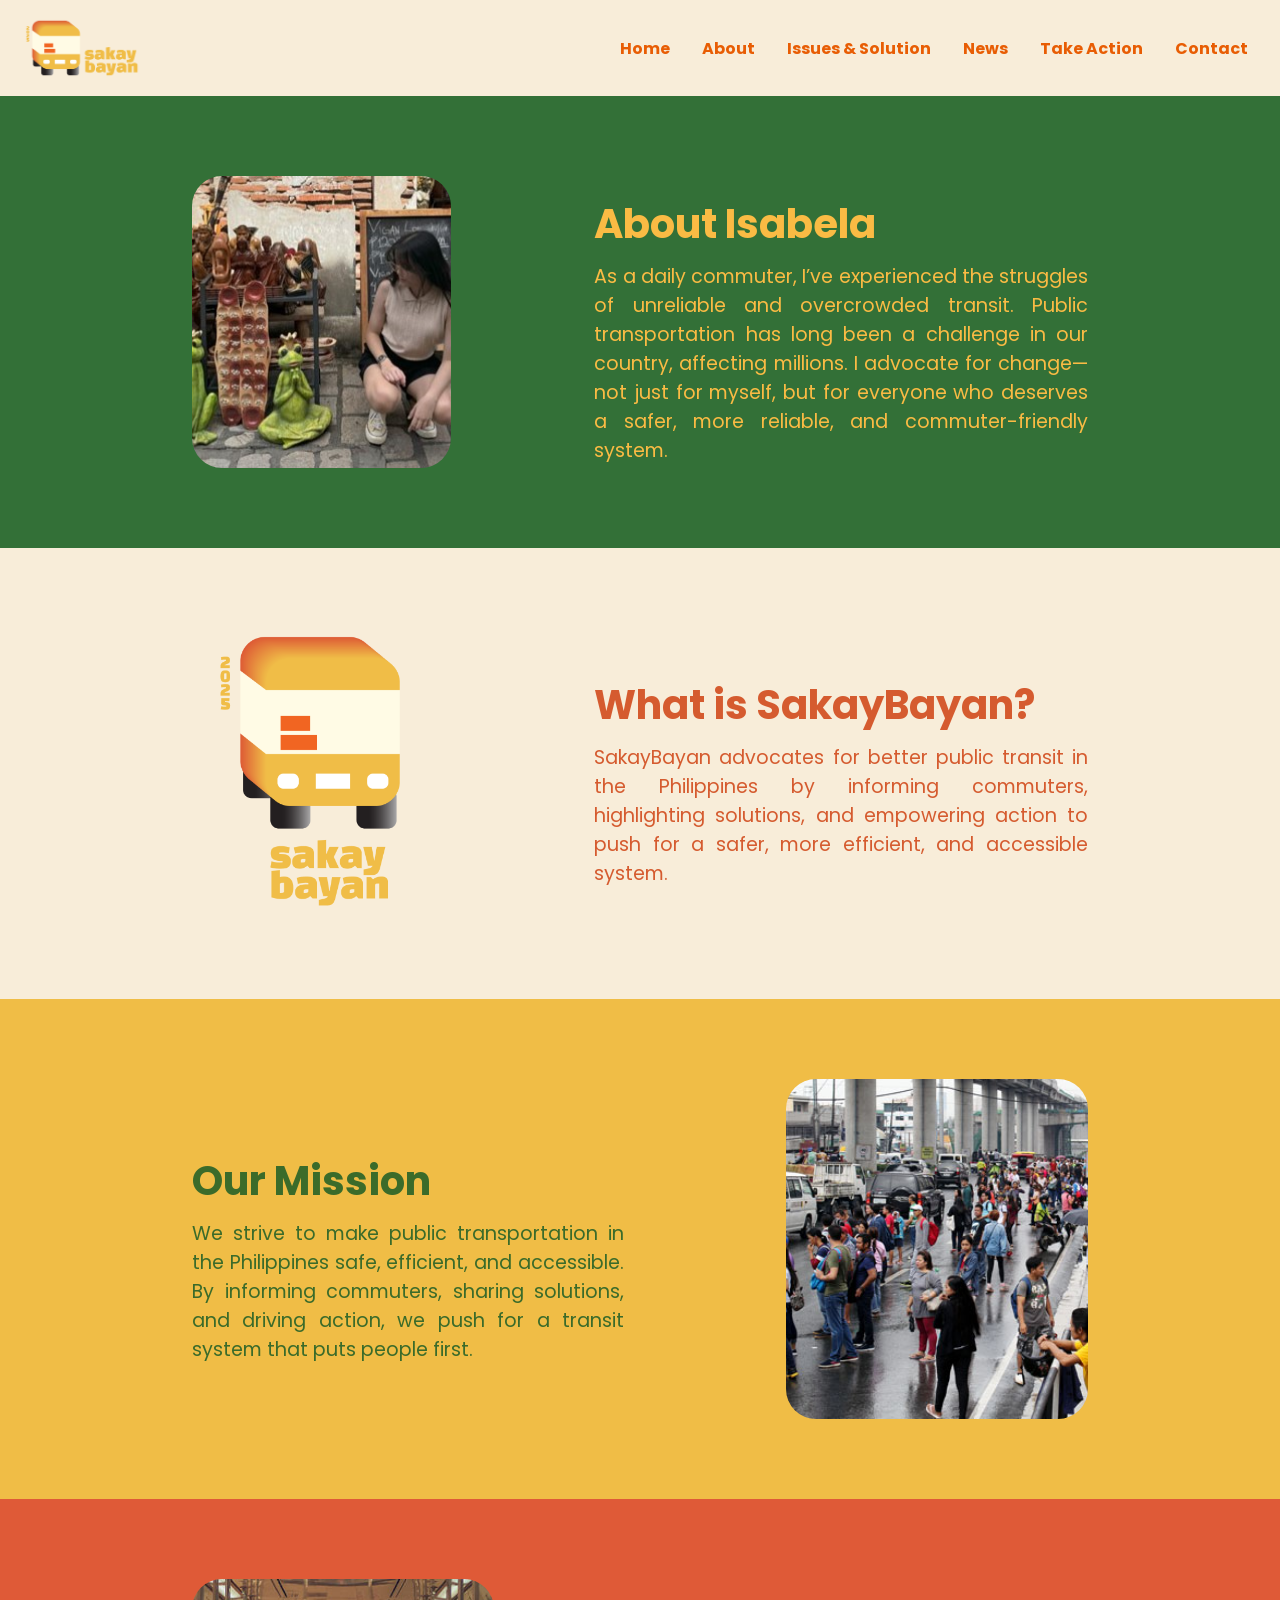
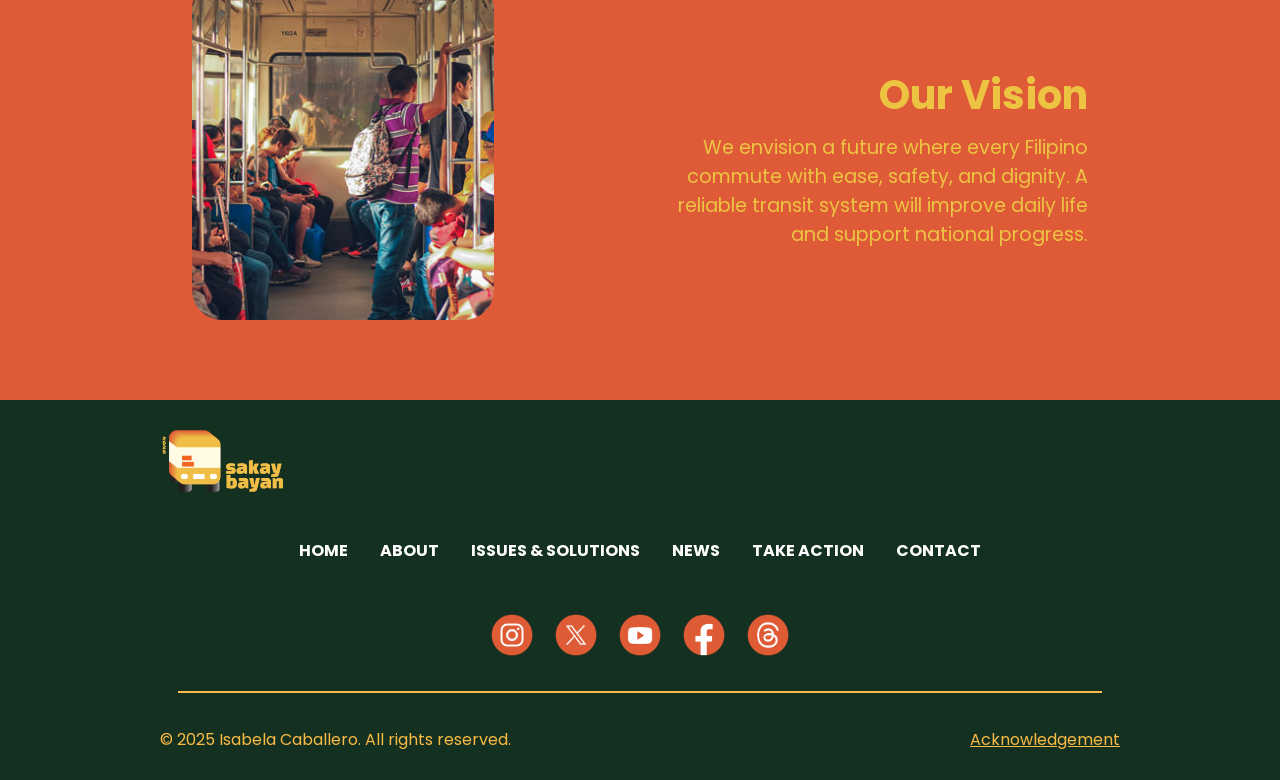
==== about.html @ 1a1c047d "about page done and css files organized" ====
<!DOCTYPE html>
<html lang="en">
  <head>
    <meta charset="UTF-8" />
    <meta name="viewport" content="width=device-width, initial-scale=1.0" />
    <title>Sakay Bayan</title>
    <link
      rel="stylesheet"
      href="https://fonts.googleapis.com/css2?family=Poppins:wght@400;600;700&display=swap"
    />
    <link rel="stylesheet" href="css/footer.css" />
    <link rel="stylesheet" href="css/navbar.css">
    <link rel="stylesheet" href="css/about.css" />
    
    <link
      rel="stylesheet"
      href="https://cdnjs.cloudflare.com/ajax/libs/font-awesome/6.7.2/css/all.min.css"
      integrity="sha512-Evv84Mr4kqVGRNSgIGL/F/aIDqQb7xQ2vcrdIwxfjThSH8CSR7PBEakCr51Ck+w+/U6swU2Im1vVX0SVk9ABhg=="
      crossorigin="anonymous"
      referrerpolicy="no-referrer"
    />
  </head>

  <body>
    <!-- Header -->
    <header>
      <nav>
        <div class="nav-logo logo">
          <img
            src="asset/icon/sakaybayanlogo.png"
            alt="Sakay Bayan Logo"
            class="logo-img"
          />
        </div>
        <ul class="nav-menu" id="nav-menu">
          <li><a href="#">Home</a></li>
          <li><a href="#">About</a></li>
          <li><a href="#">Issues & Solution</a></li>
          <li><a href="#">News</a></li>
          <li><a href="#">Take Action</a></li>
          <li><a href="#">Contact</a></li>
        </ul>
        <div class="menu-toggle" id="menu-toggle">☰</div>
      </nav>
    </header>

    <main>
      <!-- About Me ( aligned) -->
      <section class="section about">
        <div class="section-content">
          <div class="">
            <picture class="img-container">
              <img
                src="asset/about/aboutmemobile.jpg"
                alt="About Image"
                class="about-img"
              />

              <source
                srcset="asset/about/aboutme.jpg"
                media="(max-width: 768px)"
              />
            </picture>
          </div>
          <div class="section-description">
            <h2>About Isabela</h2>
            <p>
              As a daily commuter, I’ve experienced the struggles of unreliable
              and overcrowded transit. Public transportation has long been a
              challenge in our country, affecting millions. I advocate for
              change—not just for myself, but for everyone who deserves a safer,
              more reliable, and commuter-friendly system.
            </p>
          </div>
        </div>
      </section>

      <!-- What Are We ( aligned) -->
      <section class="section what">
        <div class="section-content">
          <div class="img-container about-img">
            <img
              src="asset/about/aboutsakay.png"
              alt="About Image"
              class="about-img"
            />
          </div>
          <div class="section-description">
            <h2>What is SakayBayan?</h2>
            <p>
              SakayBayan advocates for better public transit in the Philippines
              by informing commuters, highlighting solutions, and empowering
              action to push for a safer, more efficient, and accessible system.
            </p>
          </div>
        </div>
      </section>

      <!-- Our Mission ( aligned) -->
      <section class="section mission">
        <div class="section-content">
          <div class="img-container">
            <img
              src="asset/about/mission.jpg"
              alt="Our Mission Image"
              class="about-img"
            />
          </div>
          <div class="section-description">
            <h2>Our Mission</h2>
            <p>
              We strive to make public transportation in the Philippines safe,
              efficient, and accessible. By informing commuters, sharing
              solutions, and driving action, we push for a transit system that
              puts people first.
            </p>
          </div>
        </div>
      </section>

      <!-- Our Vision ( aligned) -->
      <section class="section vision">
        <div class="section-content">
          <div class="img-container">
            <img
              src="asset/about/vision.jpg"
              alt="Our Vision Image"
              class="about-img"
            />
          </div>
          <div class="section-description">
            <h2>Our Vision</h2>
            <p>
              We envision a future where every Filipino commute with ease,
              safety, and dignity. A reliable transit system will improve daily
              life and support national progress.
            </p>
          </div>
        </div>
      </section>
    </main>

    <footer>
      <div class="footer-logo">
        <img
          src="asset/icon/sakaybayanlogo.png"
          alt="Sakay Bayan Logo"
          class="logo-img"
        />
      </div>
      <div class="footer-container">
        <nav class="footer-nav">
          <a href="#">HOME</a>
          <a href="#">ABOUT</a>
          <a href="#">ISSUES & SOLUTIONS</a>
          <a href="#">NEWS</a>
          <a href="#">TAKE ACTION</a>
          <a href="#">CONTACT</a>
        </nav>
      </div>

      <div class="footer-socials">
        <div class="socmed">
          <img src="asset/icon/ig.png" alt="Instagram" class="w-6 h-6" />
        </div>
        <div class="socmed">
          <img src="asset/icon/twitter.png" alt="Twitter" class="w-6 h-6" />
        </div>
        <div class="socmed">
          <img src="asset/icon/yt.png" alt="YouTube" class="w-6 h-6" />
        </div>
        <div class="socmed">
          <img src="asset/icon/fb.png" alt="Facebook" class="w-6 h-6" />
        </div>
        <div class="socmed">
          <img src="asset/icon/email.png" alt="Threads" class="w-6 h-6" />
        </div>
      </div>

      <hr class="footer-divider" />
      <div class="footer-below">
        <div class="footer-copyright">
          <p>&copy; 2025 Isabela Caballero. All rights reserved.</p>
        </div>
        <div class="footer-acknowledgement">
          <a href="#">Acknowledgement</a>
        </div>
      </div>
    </footer>

    <script>
      const menuToggle = document.getElementById("menu-toggle");
      const navMenu = document.getElementById("nav-menu");

      menuToggle.addEventListener("click", () => {
        navMenu.classList.toggle("show");
      });
    </script>
  </body>
</html>
---- css/footer.css ----
/* Footer Styles - Mobile First */
footer {
  background-color: #143021;
  color: white;
  padding: 1rem 0;
}

/* Container */
.footer-container {
  display: flex;
  flex-direction: column; /* Stack items vertically by default */
  justify-content: center;
  align-items: center;
  padding: 0 2rem;
  flex-wrap: wrap;
}

/* Logo */
.footer-logo {
  display: flex;
  justify-content: center; /* Center logo on mobile */
  margin: 0rem 0; /* Add margin for spacing */
}

.footer-logo img {
  height: 90px;
  width: 130px;
  aspect-ratio: 1.5/1;
}

/* Navigation */
.footer-nav {
  margin: 2rem 0;
  display: flex;
  flex-direction: column; /* Stack navigation links vertically */
  align-items: center; /* Center links horizontally */
  gap: 1rem;
  text-align: center; /* Center text */
}

.footer-nav a {
  color: white;
  text-decoration: none;
  font-weight: bold;
  margin: 0; /* Remove default margin */
  
}

/* Social Media Icons */
.footer-socials {
  display: flex;
  justify-content: center;
  align-items: center;
  gap: 1rem;
  margin: 1rem 0 2rem;
}

.socmed {
  display: flex;
  align-items: center;
  justify-content: center;
}

.socmed img {
  width: 2.5rem;
}

/* Horizontal Line */
.footer-divider {
  border: 1px solid #fabb44;
  width: 90%;
  margin: 1rem auto;
}

/* Copyright */
.footer-copyright {
  text-align: center;
  padding: 0.5rem 0;
}

.footer-copyright p {
  color: #fabb44;
  font-size: 1rem;
  margin: 0;
}

/* Acknowledgement Link */
.footer-acknowledgement {
  padding: 0.5rem 0;
}

.footer-acknowledgement a {
  color: #fabb44;
  text-decoration: underline;
  text-align: center; /* Center on mobile */
}

/* Footer Below (New Container) */
.footer-below {
  display: flex;
  flex-direction: column;
  align-items: center;
  margin: 0 2rem;
}

.footer-below p,
.footer-below a {
  font-size: 0.8rem;
  text-align: center;
}



/* Media Query for Larger Screens */
@media (min-width: 768px) {
  footer {
    padding: 0 0%;
  }
  
  .footer-container {
    flex-direction: row; /* Change to row layout for larger screens */
    justify-content: center; /* Distribute items evenly */
    align-items: center;
    text-align: left; /* Align text left */
    
  }

  .footer-logo {
    justify-content: left;
    margin: 0 2rem;
    padding-top: 1rem;
  }

  .footer-nav {
    flex-direction: row; /* Display navigation horizontally */
    align-items: flex-start; /* Align nav items to the start of the container */
    text-align: left;
    margin: 2rem 0;
    gap: 2rem;
  }

  .footer-socials {
    margin-left: 0;
  }

  .socmed img {
    width: 3rem;
  }

 

  .footer-acknowledgement a,
  .footer-copyright p {
    font-size: 1rem;
    text-align: left;
  }

  .footer-below {
    flex-direction: row;
    justify-content: space-between;
    align-items: flex-start;
  }

  .footer-below p,
  .footer-below a {
    text-align: left;
  }

  .footer-below{
    padding: 1% 0 2% 0 ;
  }
}

@media (min-width: 1024px) {
  footer {
    padding: 0% 10%;
  }

  .footer-nav {
    flex-direction: row; /* Display navigation horizontally */
    align-items: flex-start; /* Align nav items to the start of the container */
    text-align: left;
    margin: 2rem 0;
    gap: 3 rem;
  }
}
---- css/navbar.css ----
header {
  background-color: #f8edd9;
  padding: 0 1rem;
}

nav {
  display: flex;
  justify-content: space-between;
  align-items: center;
}

.nav-menu {
  display: none;
  flex-direction: column;
  background-color: #302e2b;
  width: 100%;
  position: absolute;
  top: 60px;
  left: 0;
  z-index: 10;
  margin: 0;
  padding: 0;
}

.nav-menu.show {
  display: flex;
}

.logo {
  display: flex;
  align-items: center;
}

.logo img {
  width: 120px;
  height: 80px;
  padding: 0.5rem;
}

.nav-menu li {
  list-style: none;
  text-align: center;
}

.nav-menu a {
  display: block;
  padding: 1rem;
  text-decoration: none;
  color: #f5eedc;
  font-weight: bold;
}

.menu-toggle {
  cursor: pointer;
  color: #b25745;
  font-size: 1.5rem;
}

@media (min-width: 768px) {
  .nav-menu {
    display: flex;
    flex-direction: row;
    position: static;
    width: auto;
    background: none;
  }

  .menu-toggle {
    display: none;
  }

  .nav-menu a {
    padding: 0.5rem 1rem;
  }
}

@media (min-width: 1024px) {
  .nav-menu li {
    text-align: left;
  }

  .nav-menu a {
    padding: 0.5rem 1rem;
    color: #e85d04;
  }
}
---- css/about.css ----
body {
  font-family: "Poppins", sans-serif;
  margin: 0;
  padding: 0;
  box-sizing: border-box;
}

.section {
  text-align: center;
  padding: 2rem;
}

.section h2 {
  padding-top: 1rem;
  padding-bottom: 0.5rem;
  margin: 0;
}

.section p {
  padding: 0;
  margin: 0;
}

.section img {
  max-width: 100%;
  height: auto;
  border-radius: 30px;
}

.section-description {
  text-align: justify;
}

.about {
  background-color: #337037;
  color: #fabb44;
}

.about img {
  aspect-ratio: 2/1;
  object-fit: cover;
}

.what {
  background-color: #f8edd9;
  color: #d55b2f;
}

.mission {
  background-color: #f0bd46;
  color: #3b6b2a;
}

.vision {
  background-color: #df5a37;
  color: #ecc442;
}

.logo {
  display: flex;
  align-items: center;
}

.logo img {
  width: 120px;
  height: 80px;
  padding: 0.5rem;
}

.img-container {
  width: 100%;
  display: flex;
  justify-content: center;
}

.img-container img {
  width: 100%;
  height: auto;
  border-radius: 20px;
}

@media (min-width: 768px) {
  section {
    padding: 0rem;
  }
}

@media (min-width: 1024px) {
  main {
  }

  h2 {
    font-size: 2.5rem;
    text-align: left;
  }

  p {
    font-size: 1.2rem;
  }

  .section img {
    width: 100%;
    height: 100%;
    object-fit: cover;
    items-align: right;
  }

  .img-container {
    display: flex;
    justify-content: right;
    align-items: right;
    aspect-ratio: 16/18;
    width: 70%;
    overflow: hidden;
    border-radius: 30px;
  }

  .section {
    padding: 5rem 0rem;
  }

  .section-content {
    display: grid;
    grid-template-columns: 3fr 4fr;
    gap: 2rem;
    align-items: center;
    margin: 0 15%;
  }

  .section.vision .section-content {
    grid-template-columns: 1fr 1fr;
    direction: ltr;
  }

  .section.vision .section-description h2 {
    direction: rtl;
    text-align: right;
  }

  .section.vision .section-description p {
    text-align: right;
  }

  .section.mission .section-content {
    grid-template-columns: 1fr 1fr;
    direction: rtl;
  }

  .section.mission .section-description {
    direction: ltr;
  }

  .section.mission .img-container {
    justify-content: left;
  }
}

/* Mobile Adjustments */
@media (max-width: 768px) {
  .section.what .section-content .img-container {
    justify-content: left;
  }

  .section.what .section-description {
    text-align: left;
  }

  .about img {
    aspect-ratio: 2/1;
    object-fit: cover;
    width: 80%;
  }
}
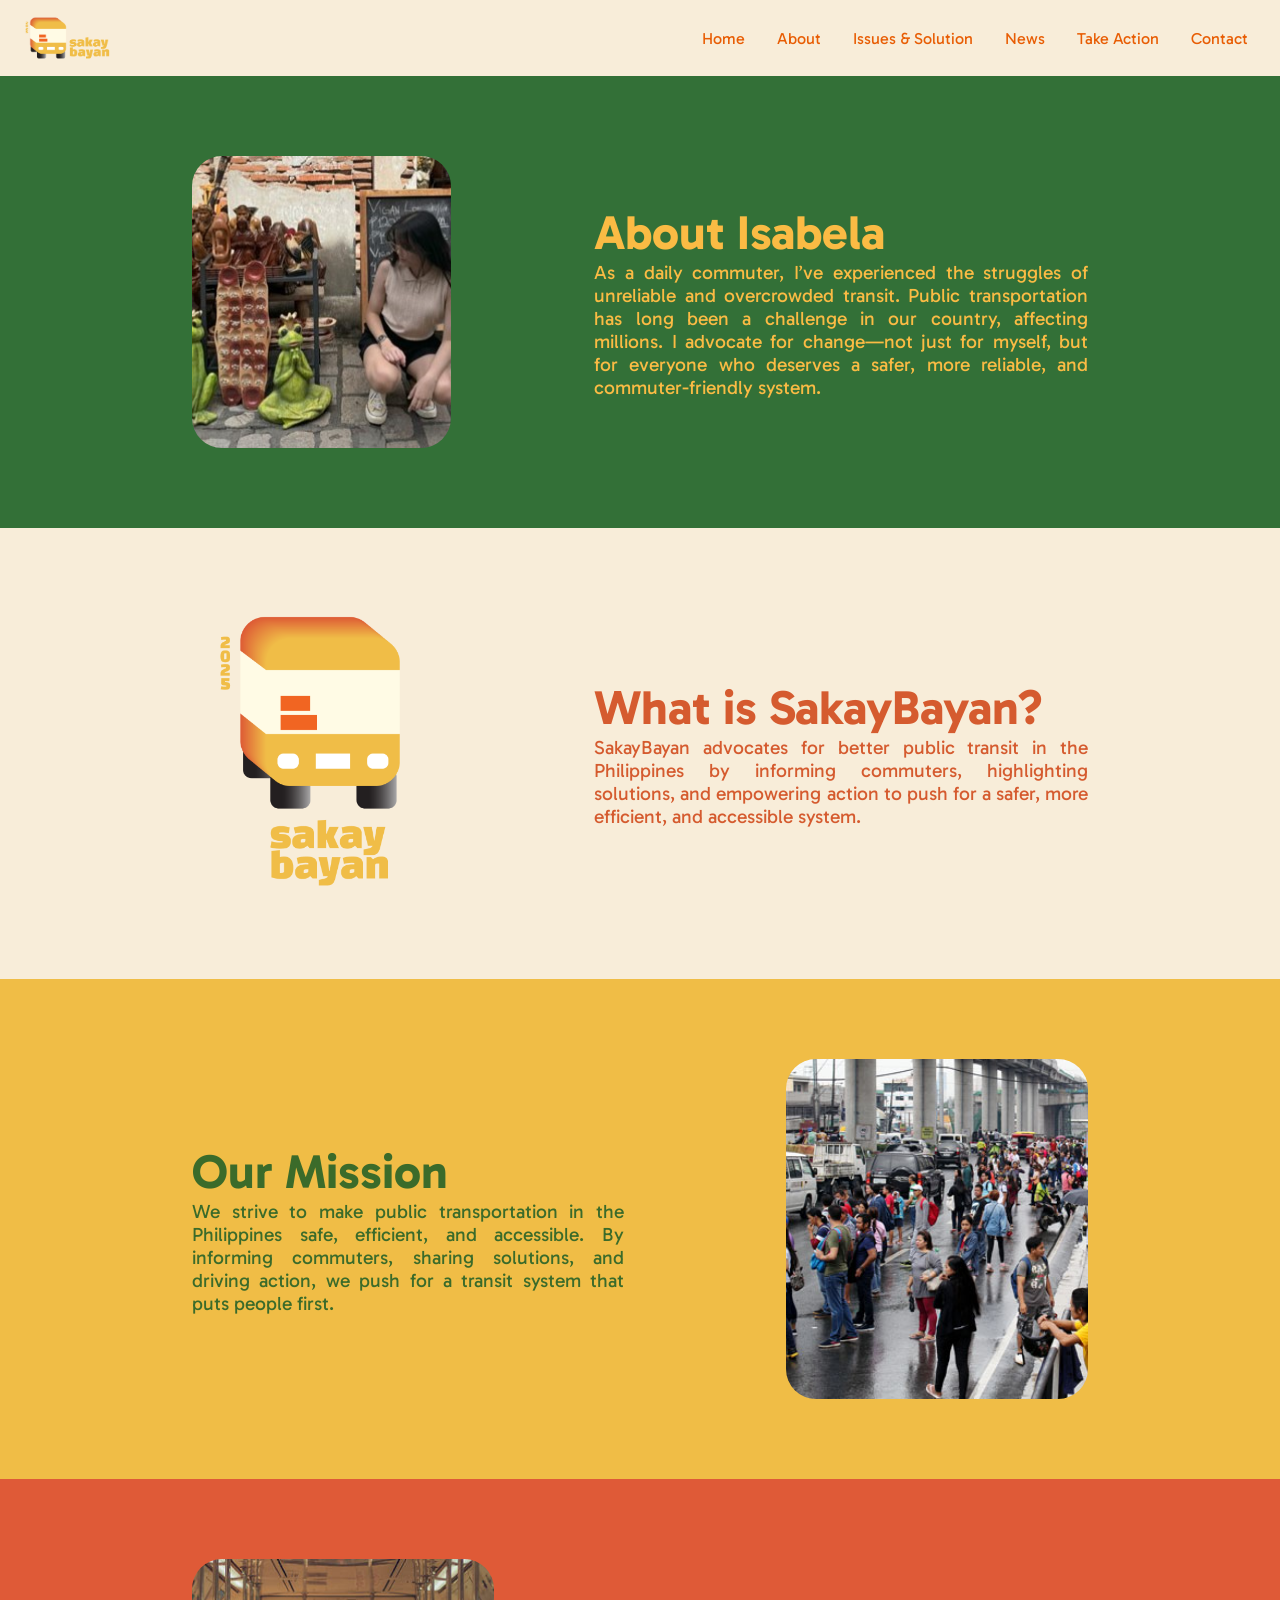
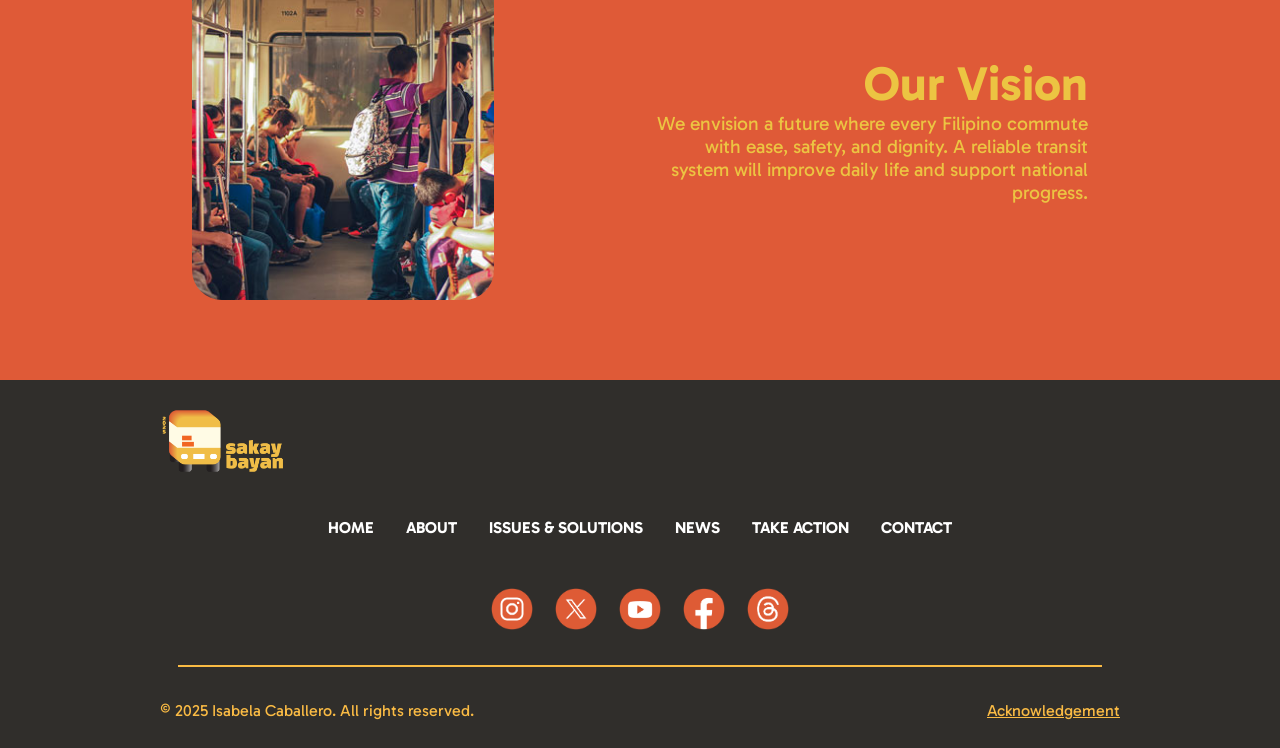
==== commit a9140dfa: "merged into 1 css file" ====
--- a/about.html
+++ b/about.html
@@ -4,25 +4,18 @@
     <meta charset="UTF-8" />
     <meta name="viewport" content="width=device-width, initial-scale=1.0" />
     <title>Sakay Bayan</title>
+
+    <link rel="preconnect" href="https://fonts.googleapis.com" />
+    <link rel="preconnect" href="https://fonts.gstatic.com" crossorigin />
     <link
+      href="https://fonts.googleapis.com/css2?family=Gabarito:wght@400..900&family=Gasoek+One&family=Quicksand:wght@300..700&display=swap"
       rel="stylesheet"
-      href="https://fonts.googleapis.com/css2?family=Poppins:wght@400;600;700&display=swap"
     />
-    <link rel="stylesheet" href="css/footer.css" />
-    <link rel="stylesheet" href="css/navbar.css">
-    <link rel="stylesheet" href="css/about.css" />
-    
-    <link
-      rel="stylesheet"
-      href="https://cdnjs.cloudflare.com/ajax/libs/font-awesome/6.7.2/css/all.min.css"
-      integrity="sha512-Evv84Mr4kqVGRNSgIGL/F/aIDqQb7xQ2vcrdIwxfjThSH8CSR7PBEakCr51Ck+w+/U6swU2Im1vVX0SVk9ABhg=="
-      crossorigin="anonymous"
-      referrerpolicy="no-referrer"
-    />
+
+    <link rel="stylesheet" href="css/style.css" />
   </head>
 
   <body>
-    <!-- Header -->
     <header>
       <nav>
         <div class="nav-logo logo">
@@ -33,9 +26,9 @@
           />
         </div>
         <ul class="nav-menu" id="nav-menu">
-          <li><a href="#">Home</a></li>
-          <li><a href="#">About</a></li>
-          <li><a href="#">Issues & Solution</a></li>
+          <li><a href="index.html">Home</a></li>
+          <li><a href="about.html">About</a></li>
+          <li><a href="issues.html">Issues & Solution</a></li>
           <li><a href="#">News</a></li>
           <li><a href="#">Take Action</a></li>
           <li><a href="#">Contact</a></li>
@@ -44,12 +37,12 @@
       </nav>
     </header>
 
-    <main>
+    <main class="about-main">
       <!-- About Me ( aligned) -->
-      <section class="section about">
-        <div class="section-content">
+      <section class="about-section about">
+        <div class="about-section-content">
           <div class="">
-            <picture class="img-container">
+            <picture class="about-img-container">
               <img
                 src="asset/about/aboutmemobile.jpg"
                 alt="About Image"
@@ -62,7 +55,7 @@
               />
             </picture>
           </div>
-          <div class="section-description">
+          <div class="about-section-description">
             <h2>About Isabela</h2>
             <p>
               As a daily commuter, I’ve experienced the struggles of unreliable
@@ -76,16 +69,16 @@
       </section>
 
       <!-- What Are We ( aligned) -->
-      <section class="section what">
-        <div class="section-content">
-          <div class="img-container about-img">
+      <section class="about-section what">
+        <div class="about-section-content">
+          <div class="about-img-container about-img aboutsakay">
             <img
               src="asset/about/aboutsakay.png"
               alt="About Image"
-              class="about-img"
+              id="aboutsakay"
             />
           </div>
-          <div class="section-description">
+          <div class="about-section-description">
             <h2>What is SakayBayan?</h2>
             <p>
               SakayBayan advocates for better public transit in the Philippines
@@ -97,16 +90,16 @@
       </section>
 
       <!-- Our Mission ( aligned) -->
-      <section class="section mission">
-        <div class="section-content">
-          <div class="img-container">
+      <section class="about-section mission">
+        <div class="about-section-content">
+          <div class="about-img-container">
             <img
               src="asset/about/mission.jpg"
               alt="Our Mission Image"
               class="about-img"
             />
           </div>
-          <div class="section-description">
+          <div class="about-section-description">
             <h2>Our Mission</h2>
             <p>
               We strive to make public transportation in the Philippines safe,
@@ -119,16 +112,16 @@
       </section>
 
       <!-- Our Vision ( aligned) -->
-      <section class="section vision">
-        <div class="section-content">
-          <div class="img-container">
+      <section class="about-section vision">
+        <div class="about-section-content">
+          <div class="about-img-container">
             <img
               src="asset/about/vision.jpg"
               alt="Our Vision Image"
               class="about-img"
             />
           </div>
-          <div class="section-description">
+          <div class="about-section-description">
             <h2>Our Vision</h2>
             <p>
               We envision a future where every Filipino commute with ease,
@@ -150,9 +143,9 @@
       </div>
       <div class="footer-container">
         <nav class="footer-nav">
-          <a href="#">HOME</a>
-          <a href="#">ABOUT</a>
-          <a href="#">ISSUES & SOLUTIONS</a>
+          <a href="index.html">HOME</a>
+          <a href="about.html">ABOUT</a>
+          <a href="issues.html">ISSUES & SOLUTIONS</a>
           <a href="#">NEWS</a>
           <a href="#">TAKE ACTION</a>
           <a href="#">CONTACT</a>
--- a/css/style.css
+++ b/css/style.css
@@ -0,0 +1,944 @@
+body {
+  margin: 0;
+  padding: 0;
+  box-sizing: border-box;
+  font-family: Gabarito, Gasoek One, Quicksand;
+  background-color: #f8edd9;
+  border: none;
+}
+
+header {
+  background-color: #f8edd9;
+  padding: 0 1rem;
+}
+
+/* ----------------------------------------------NAV-------------------------------------------------------- */
+nav {
+  display: flex;
+  justify-content: space-between;
+  align-items: center;
+}
+
+.nav-menu {
+  display: none;
+  flex-direction: column;
+  background-color: #302e2b;
+  width: 100%;
+  position: absolute;
+  top: 4.5rem;
+  left: 0;
+  z-index: 10;
+  margin: 0;
+  padding: 0;
+}
+
+.nav-menu.show {
+  display: flex;
+}
+
+.logo {
+  display: flex;
+  align-items: center;
+}
+
+.logo img {
+  width: 90px;
+  height: 60px;
+  padding: 0.5rem;
+}
+
+.nav-menu li {
+  list-style: none;
+  text-align: center;
+}
+
+.nav-menu a {
+  display: block;
+  padding: 1rem;
+  text-decoration: none;
+  color: #f5eedc;
+}
+
+.menu-toggle {
+  cursor: pointer;
+  color: #b25745;
+  font-size: 1.5rem;
+}
+
+@media (min-width: 767px) {
+  .nav-menu {
+    display: flex;
+    flex-direction: row;
+    position: static;
+    width: auto;
+    background: none;
+  }
+
+  .menu-toggle {
+    display: none;
+  }
+
+  .nav-menu a {
+    padding: 0.5rem 1rem;
+    color: #e85d04;
+  }
+}
+
+@media (min-width: 1024px) {
+  .nav-menu li {
+    text-align: left;
+  }
+
+  .nav-menu a {
+    padding: 0.5rem 1rem;
+    color: #e85d04;
+  }
+}
+
+/* ----------------------------------------------INDEX-------------------------------------------------------- */
+
+/* Home Header Section */
+.homepage-header-section {
+  display: flex;
+  align-items: flex-end;
+  justify-content: space-between;
+  background-color: #dd5c35;
+  position: relative;
+  width: 100%;
+}
+
+.homepage-header-content {
+  box-sizing: border-box;
+  padding: 9.5% 7%;
+  position: absolute;
+  display: flex;
+  flex-direction: row;
+  justify-content: space-between;
+  align-items: center;
+  width: 100%;
+  margin: 0 auto;
+  z-index: 1;
+}
+
+.homepage-header-title {
+  font-size: 24px;
+  font-weight: bold;
+}
+
+.homepage-header-description {
+  background-color: #f8edd9;
+  border: 1px solid black;
+  padding: 5px;
+  border-radius: 6px;
+  color: black;
+  width: 70%;
+}
+
+.homepage-header-description p {
+  margin: 0;
+  width: 100%;
+  font-size: 0.5rem;
+}
+
+.homepage-header-button {
+  background-color: #f2c94c;
+  border: 1px solid black;
+  border-radius: 6px;
+  padding: 5px;
+  font-weight: bold;
+  font-size: 8px;
+  color: #de5b35;
+}
+
+.homepage-header-button p {
+  margin: 0;
+  width: 3rem;
+}
+
+.homepage-header-section img {
+  width: 100%;
+  height: 100%;
+  object-fit: cover;
+}
+
+/* Home Main Content Section */
+.homepage-main-section {
+  padding: 2rem;
+}
+
+/* About Section */
+.homepage-about-section {
+  padding-bottom: 3rem;
+}
+
+.homepage-about-contents-section h2 {
+  color: #d94f30;
+  font-size: 2rem;
+  margin-bottom: 1rem;
+  font-weight: bold;
+  font-family: "Gabarito";
+}
+
+.homepage-about-section p {
+  color: #de5b35;
+  font-size: 16px;
+  line-height: 1.6;
+  margin-bottom: 0.5rem;
+}
+
+.homepage-news-item a {
+  color: #d94f30;
+  text-decoration: underline;
+  font-size: 16px;
+  font-weight: 600;
+  font-family: "Quicksand";
+}
+
+.homepage-video-section video {
+  width: 100%;
+  border-radius: 30px;
+  margin-bottom: 1rem;
+}
+
+.homepage-about-contents-section {
+  text-align: left;
+}
+
+/* News Section */
+.homepage-news-section .homepage-news-item {
+  margin-bottom: 20px;
+}
+
+.homepage-news-section img {
+  width: 100%;
+  border-radius: 20px;
+}
+
+.homepage-news-section a {
+  display: block;
+  text-align: center;
+  color: #d94f30;
+  margin-top: 5px;
+  font-family: "Quicksand";
+}
+
+/* Media Queries for Desktop */
+@media (min-width: 768px) {
+  .homepage-main-section {
+    margin: 3rem 3rem;
+    padding: 1rem;
+  }
+
+  .homepage-header-title {
+    font-size: 36px;
+  }
+
+  .homepage-header-description {
+    padding: 0.5rem 0.5rem;
+    border-radius: 10px;
+    font-size: 24px;
+    margin-top: auto;
+    width: 60%;
+    height: 100%;
+  }
+
+  .homepage-header-description p {
+    width: 100%;
+    padding: 0.5rem 0.3rem;
+    font-size: 1.2rem;
+    height: 100%;
+  }
+
+  .homepage-header-button {
+    padding: 0.5rem 0.5rem;
+    border-radius: 10px;
+    font-size: 24px;
+    margin-top: auto;
+    height: 100%;
+  }
+
+  .homepage-header-button p {
+    padding: 0.5rem 0rem;
+    width: 8rem;
+    font-size: 1.2rem;
+  }
+
+  /* About Section Styling for Desktop */
+  .homepage-about-section {
+    display: flex;
+    align-items: flex-start;
+    padding-bottom: 3rem;
+    justify-content: center;
+  }
+
+  .homepage-video-section {
+    flex: 1;
+    padding-right: 4rem;
+    display: flex;
+    justify-content: center;
+    align-items: center;
+  }
+
+  .homepage-video-section video {
+    flex: 2;
+    width: 100%;
+    height: 100%;
+    object-fit: contain;
+  }
+
+  .homepage-about-contents-section {
+    flex: 1;
+    padding: 0 2rem;
+  }
+
+  .homepage-about-contents-section p {
+  }
+
+  .homepage-news-section {
+    padding-bottom: 5rem;
+  }
+
+  .homepage-about-contents-section h2 {
+    font-size: 3rem;
+    margin: 0;
+  }
+
+  .homepage-about-section p {
+    font-size: 18px;
+    text-align: justify;
+  }
+
+  .homepage-about-section a {
+    font-size: 18px;
+  }
+
+  .homepage-news-section-articles {
+    display: flex;
+    justify-content: space-between;
+    margin: 1rem 0;
+  }
+
+  .homepage-news-section .homepage-news-item {
+    width: 48%;
+    margin-bottom: 0;
+  }
+
+  .homepage-news-section img {
+    aspect-ratio: 16/9;
+    object-fit: cover;
+  }
+
+  .homepage-news-section a {
+    font-size: 18px;
+    margin-top: 10px;
+  }
+}
+
+@media (min-width: 1024px) {
+  .homepage-header-section {
+    width: 80%;
+    padding: 0 10%;
+  }
+
+  .homepage-header-content {
+    width: 80%;
+    padding: 6.9% 5%;
+  }
+
+  .homepage-header-description {
+    border-radius: 1.2rem;
+  }
+
+  .homepage-header-button {
+    border-radius: 1.2rem;
+  }
+
+  .homepage-main-section {
+    margin: 3rem 10rem;
+  }
+}
+
+/* ----------------------------------------------ABOUT-------------------------------------------------------- */
+
+.about-section {
+  text-align: center;
+  padding: 2rem;
+}
+
+.about-section h2 {
+  padding-top: 1rem;
+  padding-bottom: 0.5rem;
+  margin: 0;
+}
+
+.about-section p {
+  padding: 0;
+  margin: 0;
+}
+
+.about-section img {
+  max-width: 100%;
+  height: auto;
+  border-radius: 30px;
+}
+
+.about-section-description p {
+  text-align: justify;
+}
+
+.about {
+  background-color: #337037;
+  color: #fabb44;
+}
+
+.about img {
+  aspect-ratio: 2/1;
+  object-fit: cover;
+}
+
+.what {
+  background-color: #f8edd9;
+  color: #d55b2f;
+}
+
+.mission {
+  background-color: #f0bd46;
+  color: #3b6b2a;
+}
+
+.vision {
+  background-color: #df5a37;
+  color: #ecc442;
+}
+
+.about-img-container {
+  width: 100%;
+  display: flex;
+  justify-content: center;
+}
+
+.about-img-container img {
+  width: 100%;
+  height: auto;
+  border-radius: 20px;
+}
+
+#aboutsakay {
+  width: 80%;
+  align-items: center;
+  margin: 0 auto;
+}
+
+@media (min-width: 768px) {
+  .about-section {
+    padding: 5rem;
+  }
+
+  .about-section-description {
+    font-size: 1.2rem;
+    text-align: justify;
+    padding: 1rem 4rem;
+  }
+
+  .about-section-description h2 {
+    font-size: 2.5rem;
+    text-align: left;
+    padding: 0 0 1rem 0;
+  }
+}
+
+@media (min-width: 1024px) {
+  .about-section-description {
+    font-size: 1.2rem;
+    text-align: justify;
+    padding: 0rem 0rem;
+  }
+
+  .about-section-description h2 {
+    font-size: 3rem;
+    text-align: left;
+    padding: 0 0 0rem 0;
+  }
+
+  .about-section-description p {
+    font-size: 1.2 rem;
+  }
+
+  .about-section img {
+    width: 100%;
+    height: 100%;
+    object-fit: cover;
+    items-align: right;
+  }
+
+  .about-img-container {
+    display: flex;
+    justify-content: right;
+    align-items: right;
+    aspect-ratio: 16/18;
+    width: 70%;
+    overflow: hidden;
+    border-radius: 30px;
+  }
+
+  .about-section {
+    padding: 5rem 0rem;
+  }
+
+  .about-section-content {
+    display: grid;
+    grid-template-columns: 3fr 4fr;
+    gap: 2rem;
+    align-items: center;
+    margin: 0 15%;
+  }
+
+  .about-section.vision .about-section-content {
+    grid-template-columns: 1fr 1fr;
+    direction: ltr;
+  }
+
+  .about-section.vision .about-section-description h2 {
+    direction: rtl;
+    text-align: right;
+  }
+
+  .about-section.vision .about-section-description p {
+    text-align: right;
+  }
+
+  .about-section.mission .about-section-content {
+    grid-template-columns: 1fr 1fr;
+    direction: rtl;
+  }
+
+  .about-section.mission .about-section-description {
+    direction: ltr;
+  }
+
+  .about-section.mission .about-img-container {
+    justify-content: left;
+  }
+}
+
+/* Mobile Adjustments */
+@media (max-width: 768px) {
+  .about-section.what .about-section-content .about-img-container {
+    justify-content: left;
+  }
+
+  .about-section.what .about-section-description {
+    text-align: left;
+  }
+
+  .about img {
+    aspect-ratio: 2/1;
+    object-fit: cover;
+    width: 80%;
+  }
+}
+
+@media (min-width: 1440px) {
+  .about-section-description {
+    font-size: 1.7rem;
+    text-align: justify;
+    padding: 0rem 0rem;
+  }
+}
+
+/* ----------------------------------------------ISSUES-------------------------------------------------------- */
+.issues-body {
+  background-color: #327038;
+  margin: 0;
+}
+
+.issues-section .issues-article a {
+  text-align: left;
+}
+
+.issues-container {
+  padding: 0 2rem;
+  text-align: justify;
+  color: #f8edd9;
+  max-width: 1200px;
+  margin: 0 auto;
+}
+
+.issues-learnmore {
+  text-align: left;
+  font-family: Quicksand;
+}
+
+.issues-text {
+}
+
+.issues-links {
+  margin-top: 20px;
+}
+
+.issues-title {
+  color: #f0bd47;
+  font-size: 1.3rem;
+  margin-bottom: 1rem;
+}
+
+.issues-desc {
+  font-family: Quicksand;
+  margin: 0;
+  margin-bottom: 1rem;
+}
+
+.issues-section {
+  padding-bottom: 3rem;
+  display: flex;
+  flex-direction: column;
+  align-items: center;
+}
+
+.issues-article {
+  width: 90%;
+  margin-bottom: 3rem;
+}
+
+.issues-article a {
+  color: #f8edd9;
+  display: block;
+  text-align: center;
+  margin-top: 5px;
+  font-family: "Quicksand";
+}
+
+.issues-section img {
+  width: 100%;
+  border-radius: 1.5rem;
+}
+
+.issues-title {
+  font-size: 1.5rem;
+  font-family: Gabarito;
+  font-weight: bold;
+}
+
+.issue-video {
+  display: flex;
+  flex-direction: column;
+  align-items: center;
+  padding: 20px;
+  background-color: #f0bd47; /* Assuming this is your page background */
+}
+
+.video-container {
+  width: 100%; /* Take full width on mobile */
+  margin-bottom: 20px;
+}
+
+.video-container iframe {
+  width: 100%;
+  height: auto;
+  aspect-ratio: 16 / 9; /* Keep the 16:9 aspect ratio */
+}
+
+.video-details {
+  text-align: center;
+}
+
+.video-details h3 {
+  font-size: 1.2em; /* Slightly smaller on mobile */
+  margin-bottom: 5px;
+  color: #de5b35;
+}
+
+.video-details p {
+  margin-bottom: 1rem;
+  color: #de5b35;
+}
+
+.video-info {
+  display: flex;
+  flex-direction: column;
+  align-items: center;
+}
+
+.profile-img {
+  width: 60px; /* Smaller profile image on mobile */
+  height: 60px;
+  border-radius: 50%;
+  margin-bottom: 10px;
+}
+
+.video-container iframe {
+  border-radius: 3rem;
+}
+
+@media (min-width: 768px) {
+  .issues-title {
+    font-size: 2rem;
+    font-family: Gabarito;
+    font-weight: bold;
+  }
+
+  .issues-desc {
+    font-size: 1.2rem;
+  }
+  .issues-container {
+    padding: 0 2rem;
+  }
+
+  .issues-section {
+    padding: 0rem 0;
+    flex-direction: row;
+    gap: 3rem;
+  }
+
+  .issues-article {
+    width: 30%;
+  }
+
+  .issues-article img {
+    height: 17rem;
+    object-fit: cover;
+  }
+
+  .video-container {
+    width: 60%;
+    border-radius: 2rem;
+  }
+
+  .video-details {
+    text-align: center;
+    padding-bottom: 1rem;
+  }
+
+  .video-details h3 {
+    font-size: 2em; /* Larger on tablet/desktop */
+  }
+
+  .video-info {
+    align-items: center;
+  }
+}
+
+@media (min-width: 1024px) {
+  .issues-title {
+    font-size: 3rem;
+    font-family: Gabarito;
+    font-weight: bold;
+  }
+  .issues-section {
+    padding: 0rem 0;
+    flex-direction: row;
+    gap: 7rem;
+  }
+
+  .issue-video {
+    padding: 0 20rem;
+    padding-bottom: 5rem;
+  }
+
+  .issues-container {
+    padding: 0 10rem;
+  }
+
+  .video-container {
+    width: 100%;
+  }
+}
+
+@media (min-width: 1440px) {
+  .issues-container {
+    padding: 0 20rem;
+
+  }
+
+  .video-details h3 {
+    font-size: 3em; /* Larger on tablet/desktop */
+  }
+}
+
+/* ----------------------------------------------FOOTER-------------------------------------------------------- */
+@media (max-width: 768px) {
+  footer {
+    background-color: #302e2b;
+  }
+}
+/* Footer Styles - Mobile First */
+footer {
+  padding-top: 1rem;
+  padding-bottom: 1rem;
+  background-color: #302e2b;
+}
+
+/* Container */
+.footer-container {
+  display: flex;
+  flex-direction: column; /* Stack items vertically by default */
+  justify-content: center;
+  align-items: center;
+  padding: 0 2rem;
+  flex-wrap: wrap;
+}
+
+/* Logo */
+.footer-logo {
+  display: flex;
+  justify-content: center; /* Center logo on mobile */
+  margin: 0rem 0; /* Add margin for spacing */
+}
+
+.footer-logo img {
+  height: 90px;
+  width: 130px;
+  aspect-ratio: 1.5/1;
+}
+
+/* Navigation */
+.footer-nav {
+  margin: 2rem 0;
+  display: flex;
+  flex-direction: column; /* Stack navigation links vertically */
+  align-items: center; /* Center links horizontally */
+  gap: 1rem;
+  text-align: center; /* Center text */
+}
+
+.footer-nav a {
+  color: white;
+  text-decoration: none;
+  font-weight: bold;
+  margin: 0; /* Remove default margin */
+}
+
+/* Social Media Icons */
+.footer-socials {
+  display: flex;
+  justify-content: center;
+  align-items: center;
+  gap: 1rem;
+  margin: 1rem 0 2rem;
+}
+
+.socmed {
+  display: flex;
+  align-items: center;
+  justify-content: center;
+}
+
+.socmed img {
+  width: 2.5rem;
+}
+
+/* Horizontal Line */
+.footer-divider {
+  border: 1px solid #fabb44;
+  width: 90%;
+  margin: 1rem auto;
+}
+
+/* Copyright */
+.footer-copyright {
+  text-align: center;
+  padding: 0.5rem 0;
+}
+
+.footer-copyright p {
+  color: #fabb44;
+  font-size: 1rem;
+  margin: 0;
+}
+
+/* Acknowledgement Link */
+.footer-acknowledgement {
+  padding: 0.5rem 0;
+}
+
+.footer-acknowledgement a {
+  color: #fabb44;
+  text-decoration: underline;
+  text-align: center; /* Center on mobile */
+}
+
+/* Footer Below (New Container) */
+.footer-below {
+  display: flex;
+  flex-direction: column;
+  align-items: center;
+  margin: 0 2rem;
+}
+
+.footer-below p,
+.footer-below a {
+  font-size: 0.8rem;
+  text-align: center;
+}
+
+/* Media Query for Larger Screens */
+@media (min-width: 768px) {
+  footer {
+    padding: 0 0%;
+    background-color: #302e2b;
+  }
+
+  .footer-container {
+    flex-direction: row; /* Change to row layout for larger screens */
+    justify-content: center; /* Distribute items evenly */
+    align-items: center;
+    text-align: left; /* Align text left */
+  }
+
+  .footer-logo {
+    justify-content: left;
+    margin: 0 2rem;
+    padding-top: 1rem;
+  }
+
+  .footer-nav {
+    flex-direction: row; /* Display navigation horizontally */
+    align-items: flex-start; /* Align nav items to the start of the container */
+    text-align: left;
+    margin: 2rem 0;
+    gap: 2rem;
+  }
+
+  .footer-socials {
+    margin-left: 0;
+  }
+
+  .socmed img {
+    width: 3rem;
+  }
+
+  .footer-acknowledgement a,
+  .footer-copyright p {
+    font-size: 1rem;
+    text-align: left;
+  }
+
+  .footer-below {
+    flex-direction: row;
+    justify-content: space-between;
+    align-items: flex-start;
+  }
+
+  .footer-below p,
+  .footer-below a {
+    text-align: left;
+  }
+
+  .footer-below {
+    padding: 1% 0 2% 0;
+  }
+}
+
+@media (min-width: 1024px) {
+  footer {
+    padding: 0% 10%;
+  }
+
+  .footer-nav {
+    flex-direction: row; /* Display navigation horizontally */
+    align-items: flex-start; /* Align nav items to the start of the container */
+    text-align: left;
+    margin: 2rem 0;
+    gap: 3 rem;
+  }
+}
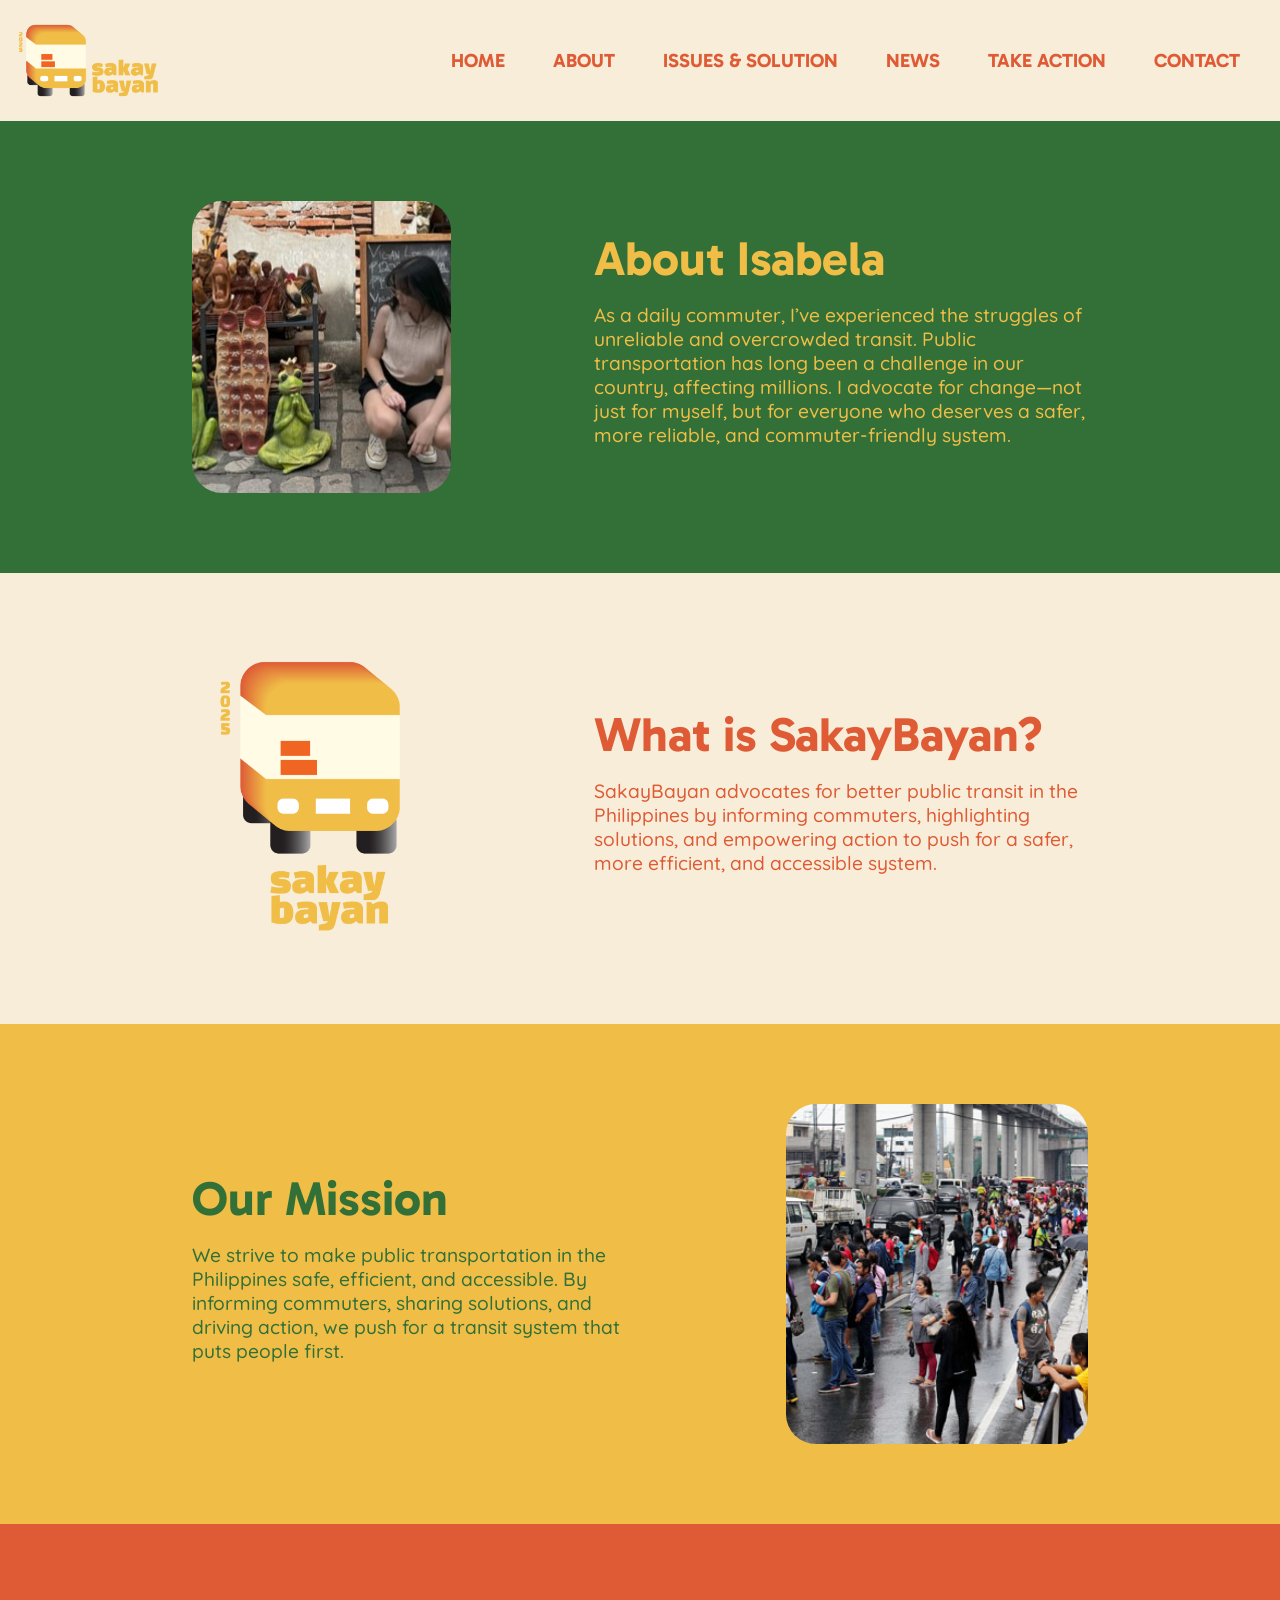
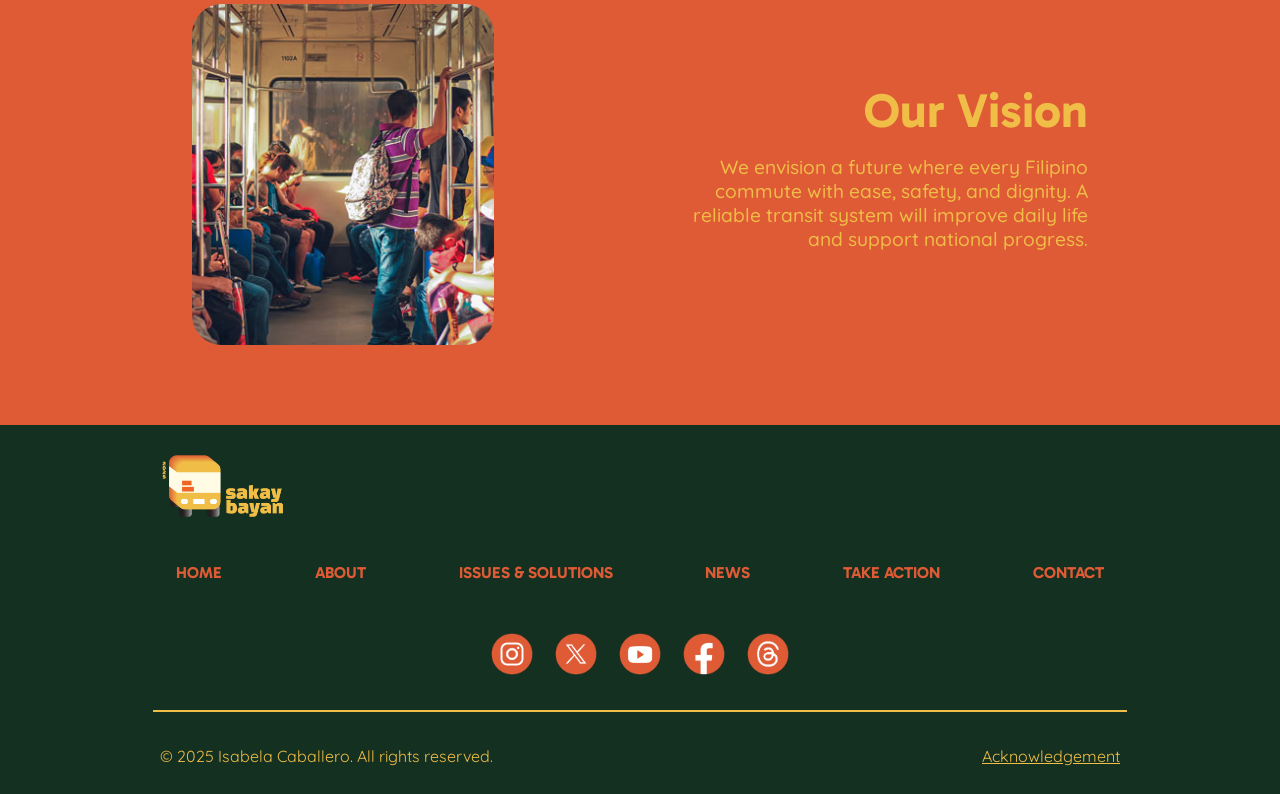
==== commit 51662fb5: "revisions 3.0" ====
--- a/about.html
+++ b/about.html
@@ -3,7 +3,7 @@
   <head>
     <meta charset="UTF-8" />
     <meta name="viewport" content="width=device-width, initial-scale=1.0" />
-    <title>Sakay Bayan</title>
+    <title>About</title>
 
     <link rel="preconnect" href="https://fonts.googleapis.com" />
     <link rel="preconnect" href="https://fonts.gstatic.com" crossorigin />
@@ -29,9 +29,9 @@
           <li><a href="index.html">Home</a></li>
           <li><a href="about.html">About</a></li>
           <li><a href="issues.html">Issues & Solution</a></li>
-          <li><a href="#">News</a></li>
-          <li><a href="#">Take Action</a></li>
-          <li><a href="#">Contact</a></li>
+          <li><a href="news.html">News</a></li>
+          <li><a href="action.html">Take Action</a></li>
+          <li><a href="contact.html">Contact</a></li>
         </ul>
         <div class="menu-toggle" id="menu-toggle">☰</div>
       </nav>
@@ -146,9 +146,9 @@
           <a href="index.html">HOME</a>
           <a href="about.html">ABOUT</a>
           <a href="issues.html">ISSUES & SOLUTIONS</a>
-          <a href="#">NEWS</a>
-          <a href="#">TAKE ACTION</a>
-          <a href="#">CONTACT</a>
+          <a href="news.html">NEWS</a>
+          <a href="action.html">TAKE ACTION</a>
+          <a href="contact.html">CONTACT</a>
         </nav>
       </div>
 
@@ -176,7 +176,7 @@
           <p>&copy; 2025 Isabela Caballero. All rights reserved.</p>
         </div>
         <div class="footer-acknowledgement">
-          <a href="#">Acknowledgement</a>
+          <a href="acknowledgement.html">Acknowledgement</a>
         </div>
       </div>
     </footer>
--- a/css/style.css
+++ b/css/style.css
@@ -9,7 +9,8 @@
 
 header {
   background-color: #f8edd9;
-  padding: 0 1rem;
+  padding: 0;
+  width: 100%;
 }
 
 /* ----------------------------------------------NAV-------------------------------------------------------- */
@@ -17,19 +18,25 @@
   display: flex;
   justify-content: space-between;
   align-items: center;
+  padding: 0 1rem;
+  width: 100%;
+  box-sizing: border-box;
 }
 
 .nav-menu {
   display: none;
   flex-direction: column;
-  background-color: #302e2b;
+  background-color: #143021;
   width: 100%;
   position: absolute;
-  top: 4.5rem;
+  top: 4rem;
   left: 0;
   z-index: 10;
   margin: 0;
   padding: 0;
+  text-transform: uppercase;
+  font-weight: bold;
+  align-items: top;
 }
 
 .nav-menu.show {
@@ -42,9 +49,8 @@
 }
 
 .logo img {
-  width: 90px;
-  height: 60px;
-  padding: 0.5rem;
+  width: 150px;
+  padding: 0.5rem 0;
 }
 
 .nav-menu li {
@@ -56,12 +62,13 @@
   display: block;
   padding: 1rem;
   text-decoration: none;
-  color: #f5eedc;
+  color: #de5b35;
+  font-size: larger;
 }
 
 .menu-toggle {
   cursor: pointer;
-  color: #b25745;
+  color: #de5b35;
   font-size: 1.5rem;
 }
 
@@ -79,8 +86,8 @@
   }
 
   .nav-menu a {
-    padding: 0.5rem 1rem;
-    color: #e85d04;
+    padding: 0.5rem 0.5rem;
+    color: #de5b35;
   }
 }
 
@@ -90,19 +97,28 @@
   }
 
   .nav-menu a {
-    padding: 0.5rem 1rem;
-    color: #e85d04;
+    padding: 0.5rem 1.5rem;
+    color: #de5b35;
+  }
+}
+
+@media (max-width: 767px) {
+  .nav-menu {
+    top: 6.2rem;
+  }
+
+  .logo img {
+    width: 120px;
   }
 }
 
 /* ----------------------------------------------INDEX-------------------------------------------------------- */
 
-/* Home Header Section */
 .homepage-header-section {
   display: flex;
   align-items: flex-end;
   justify-content: space-between;
-  background-color: #dd5c35;
+  background-color: #de5b35;
   position: relative;
   width: 100%;
 }
@@ -125,24 +141,16 @@
   font-weight: bold;
 }
 
-.homepage-header-description {
-  background-color: #f8edd9;
-  border: 1px solid black;
-  padding: 5px;
-  border-radius: 6px;
-  color: black;
-  width: 70%;
-}
-
 .homepage-header-description p {
   margin: 0;
-  width: 100%;
-  font-size: 0.5rem;
+  width: 80%;
+  color: #f8edd9;
+  font-weight: 800;
 }
 
 .homepage-header-button {
-  background-color: #f2c94c;
-  border: 1px solid black;
+  background-color: #f0bd47;
+  border: 1px solid #143021;
   border-radius: 6px;
   padding: 5px;
   font-weight: bold;
@@ -150,9 +158,18 @@
   color: #de5b35;
 }
 
+.homepage-header-button a {
+  margin: 0;
+  width: 3rem;
+  color: #de5b35;
+  font-family: "Gabarito";
+  text-decoration: none;
+}
+
 .homepage-header-button p {
   margin: 0;
   width: 3rem;
+  text-decoration: none;
 }
 
 .homepage-header-section img {
@@ -161,18 +178,16 @@
   object-fit: cover;
 }
 
-/* Home Main Content Section */
 .homepage-main-section {
   padding: 2rem;
 }
 
-/* About Section */
 .homepage-about-section {
   padding-bottom: 3rem;
 }
 
 .homepage-about-contents-section h2 {
-  color: #d94f30;
+  color: #de5b35;
   font-size: 2rem;
   margin-bottom: 1rem;
   font-weight: bold;
@@ -184,16 +199,29 @@
   font-size: 16px;
   line-height: 1.6;
   margin-bottom: 0.5rem;
+  font-family: "Quicksand";
+  font-weight: 500;
 }
 
 .homepage-news-item a {
-  color: #d94f30;
+  color: #de5b35;
   text-decoration: underline;
   font-size: 16px;
   font-weight: 600;
   font-family: "Quicksand";
 }
 
+.homepage-news-item a:first-child {
+  display: block;
+  margin-bottom: 5px;
+}
+
+.homepage-news-item a:first-child img {
+  width: 100%;
+  border-radius: 20px;
+  display: block;
+}
+
 .homepage-video-section video {
   width: 100%;
   border-radius: 30px;
@@ -204,9 +232,19 @@
   text-align: left;
 }
 
-/* News Section */
 .homepage-news-section .homepage-news-item {
   margin-bottom: 20px;
+}
+
+.homepage-about-contents-section a {
+  color: #de5b35;
+}
+
+.homepage-news-section h2 {
+  color: #de5b35;
+  font-size: 50px;
+  font-weight: bold;
+  font-family: "Gabarito";
 }
 
 .homepage-news-section img {
@@ -217,15 +255,16 @@
 .homepage-news-section a {
   display: block;
   text-align: center;
-  color: #d94f30;
+  color: #de5b35;
   margin-top: 5px;
   font-family: "Quicksand";
-}
-
-/* Media Queries for Desktop */
+  font-size: 1.3rem;
+  font-weight: 500;
+}
+
 @media (min-width: 768px) {
   .homepage-main-section {
-    margin: 3rem 3rem;
+    margin: 3rem 1.5rem;
     padding: 1rem;
   }
 
@@ -258,12 +297,12 @@
   }
 
   .homepage-header-button p {
-    padding: 0.5rem 0rem;
+    padding: 1.2rem 1rem;
     width: 8rem;
-    font-size: 1.2rem;
-  }
-
-  /* About Section Styling for Desktop */
+    font-size: 1.3rem;
+    font-family: "Gabarito";
+  }
+
   .homepage-about-section {
     display: flex;
     align-items: flex-start;
@@ -291,9 +330,6 @@
     padding: 0 2rem;
   }
 
-  .homepage-about-contents-section p {
-  }
-
   .homepage-news-section {
     padding-bottom: 5rem;
   }
@@ -329,7 +365,7 @@
   }
 
   .homepage-news-section a {
-    font-size: 18px;
+    font-size: 1.5rem;
     margin-top: 10px;
   }
 }
@@ -340,6 +376,15 @@
     padding: 0 10%;
   }
 
+  .homepage-main-section {
+    margin: 3rem 7.5rem;
+  }
+
+  .homepage-news-section a {
+    font-size: 1.3rem;
+    margin-top: 10px;
+  }
+
   .homepage-header-content {
     width: 80%;
     padding: 6.9% 5%;
@@ -352,9 +397,15 @@
   .homepage-header-button {
     border-radius: 1.2rem;
   }
-
+}
+
+@media (min-width: 1440px) {
   .homepage-main-section {
-    margin: 3rem 10rem;
+    margin: 3rem 11rem;
+  }
+
+  .homepage-news-section a {
+    font-size: 1.7rem;
   }
 }
 
@@ -383,12 +434,15 @@
 }
 
 .about-section-description p {
-  text-align: justify;
+  text-align: left;
+  font-family: "Quicksand";
+  font-weight: 500;
+  padding: 1rem 0;
 }
 
 .about {
-  background-color: #337037;
-  color: #fabb44;
+  background-color: #327038;
+  color: #f0bd47;
 }
 
 .about img {
@@ -398,17 +452,17 @@
 
 .what {
   background-color: #f8edd9;
-  color: #d55b2f;
+  color: #de5b35;
 }
 
 .mission {
-  background-color: #f0bd46;
-  color: #3b6b2a;
+  background-color: #f0bd47;
+  color: #327038;
 }
 
 .vision {
-  background-color: #df5a37;
-  color: #ecc442;
+  background-color: #de5b35;
+  color: #f0bd47;
 }
 
 .about-img-container {
@@ -436,7 +490,7 @@
 
   .about-section-description {
     font-size: 1.2rem;
-    text-align: justify;
+    text-align: left;
     padding: 1rem 4rem;
   }
 
@@ -450,7 +504,7 @@
 @media (min-width: 1024px) {
   .about-section-description {
     font-size: 1.2rem;
-    text-align: justify;
+    text-align: left;
     padding: 0rem 0rem;
   }
 
@@ -468,7 +522,7 @@
     width: 100%;
     height: 100%;
     object-fit: cover;
-    items-align: right;
+    -ms-ime-align: right;
   }
 
   .about-img-container {
@@ -521,7 +575,6 @@
   }
 }
 
-/* Mobile Adjustments */
 @media (max-width: 768px) {
   .about-section.what .about-section-content .about-img-container {
     justify-content: left;
@@ -540,7 +593,7 @@
 
 @media (min-width: 1440px) {
   .about-section-description {
-    font-size: 1.7rem;
+    font-size: 1.2rem;
     text-align: justify;
     padding: 0rem 0rem;
   }
@@ -567,9 +620,7 @@
 .issues-learnmore {
   text-align: left;
   font-family: Quicksand;
-}
-
-.issues-text {
+  font-size: 20px;
 }
 
 .issues-links {
@@ -586,13 +637,14 @@
   font-family: Quicksand;
   margin: 0;
   margin-bottom: 1rem;
+  text-align: left;
 }
 
 .issues-section {
   padding-bottom: 3rem;
   display: flex;
   flex-direction: column;
-  align-items: center;
+  align-items: top;
 }
 
 .issues-article {
@@ -606,6 +658,7 @@
   text-align: center;
   margin-top: 5px;
   font-family: "Quicksand";
+  font-size: 20px;
 }
 
 .issues-section img {
@@ -624,18 +677,18 @@
   flex-direction: column;
   align-items: center;
   padding: 20px;
-  background-color: #f0bd47; /* Assuming this is your page background */
+  background-color: #f0bd47;
 }
 
 .video-container {
-  width: 100%; /* Take full width on mobile */
+  width: 100%;
   margin-bottom: 20px;
 }
 
 .video-container iframe {
   width: 100%;
   height: auto;
-  aspect-ratio: 16 / 9; /* Keep the 16:9 aspect ratio */
+  aspect-ratio: 16 / 9;
 }
 
 .video-details {
@@ -643,7 +696,7 @@
 }
 
 .video-details h3 {
-  font-size: 1.2em; /* Slightly smaller on mobile */
+  font-size: 1.2em;
   margin-bottom: 5px;
   color: #de5b35;
 }
@@ -660,14 +713,31 @@
 }
 
 .profile-img {
-  width: 60px; /* Smaller profile image on mobile */
+  width: 60px;
   height: 60px;
   border-radius: 50%;
   margin-bottom: 10px;
 }
 
 .video-container iframe {
-  border-radius: 3rem;
+  border-radius: 2rem;
+}
+
+.issues-article a:first-child {
+  display: block;
+  margin-bottom: 5px;
+}
+
+.issues-article a:first-child img {
+  width: 100%;
+  border-radius: 1.5rem;
+  display: block;
+}
+
+.issues-article a:last-child {
+  margin-top: 10px;
+  text-align: center;
+  font-size: 20px;
 }
 
 @media (min-width: 768px) {
@@ -679,6 +749,7 @@
 
   .issues-desc {
     font-size: 1.2rem;
+    text-align: left;
   }
   .issues-container {
     padding: 0 2rem;
@@ -710,7 +781,7 @@
   }
 
   .video-details h3 {
-    font-size: 2em; /* Larger on tablet/desktop */
+    font-size: 2em;
   }
 
   .video-info {
@@ -731,7 +802,7 @@
   }
 
   .issue-video {
-    padding: 0 20rem;
+    padding: 0 15rem;
     padding-bottom: 5rem;
   }
 
@@ -747,42 +818,936 @@
 @media (min-width: 1440px) {
   .issues-container {
     padding: 0 20rem;
-
+  }
+
+  .issue-video {
+    padding: 0 20rem;
+    padding-bottom: 5rem;
   }
 
   .video-details h3 {
-    font-size: 3em; /* Larger on tablet/desktop */
+    font-size: 3em;
+  }
+}
+/* ----------------------------------------------NEWS-------------------------------------------------------- */
+
+.news-body {
+  background-color: #de5b35;
+  margin: 0;
+}
+
+.news-container {
+  padding: 0 2rem;
+  text-align: justify;
+  color: #f8edd9;
+  max-width: 1200px;
+  margin: 0 auto;
+}
+
+.news-learnmore {
+  text-align: left;
+  font-family: Quicksand;
+}
+
+.news-links {
+  margin-top: 20px;
+}
+
+.news-title {
+  color: #f0bd47;
+  font-size: 1.5rem;
+  font-family: Gabarito;
+  font-weight: bold;
+  margin-bottom: 1rem;
+  text-align: left;
+}
+
+.news-desc {
+  font-family: Quicksand;
+  margin: 0;
+  margin-bottom: 1rem;
+}
+
+.news-section {
+  padding-bottom: 3rem;
+  display: flex;
+  flex-direction: column;
+  align-items: center;
+}
+
+.news-article {
+  width: 100%;
+  margin-bottom: 3rem;
+}
+
+.news-section img {
+  aspect-ratio: 16/9;
+  width: 100%;
+  border-radius: 1.5rem;
+  align-content: left;
+}
+
+.news-article a {
+  color: #f8edd9;
+  display: block;
+  text-align: center;
+  margin-top: 5px;
+  font-family: "Quicksand";
+}
+
+.news-article {
+  display: block;
+  margin-bottom: 2rem;
+}
+
+.news-article img {
+  width: 100%;
+  border-radius: 1.2rem;
+  display: block;
+}
+
+.news-stories-desc p {
+  font-family: Quicksand;
+  text-align: left;
+}
+
+.news-stories-desc button {
+  background-color: #327038;
+  color: #f0bd47;
+  padding: 0 1rem;
+  border: none;
+  border-radius: 8px;
+
+  font-weight: bold;
+  cursor: pointer;
+}
+
+.news-stories-desc .news-stories-button a {
+  text-decoration: none;
+  padding: 0.3rem 1rem;
+  font-size: 1.2rem;
+  margin: 0;
+  color: #f0bd47;
+}
+
+@media (min-width: 768px) {
+  .news-title {
+    font-size: 2rem;
+    font-family: Gabarito;
+    font-weight: bold;
+  }
+
+  .news-desc {
+    font-size: 1.2rem;
+  }
+
+  .news-container {
+    padding: 0 2rem;
+  }
+
+  .news-section {
+    padding: 0rem 0;
+    gap: 3rem;
+  }
+
+  .news-article {
+    display: flex;
+    gap: 5em;
+  }
+
+  .news-article a {
+    text-align: left;
+  }
+
+  .news-article img {
+    height: 12rem;
+    width: 22rem;
+    object-fit: cover;
+  }
+}
+
+@media (min-width: 1024px) {
+  .news-title {
+    font-size: 3rem;
+    font-family: Gabarito;
+    font-weight: bold;
+  }
+
+  .news-article img {
+    height: 14rem;
+    width: 25rem;
+    object-fit: cover;
+  }
+
+  .news-article a {
+    font-size: 1.5rem;
+  }
+
+  .news-container {
+    padding: 0 8rem;
+  }
+
+  .news-stories-desc p {
+    font-size: 1.2rem;
+    font-family: Quicksand;
+  }
+}
+
+@media (min-width: 1440px) {
+  .news-container {
+    padding: 0 16rem;
+  }
+
+  .news-article a {
+    font-size: 2rem;
+  }
+}
+
+/* ----------------------------------------------ACTION-------------------------------------------------------- */
+
+.get-involved-container {
+  width: 100%;
+  height: auto;
+  object-fit: cover;
+  margin: 0;
+  padding: 2rem 0;
+  background-color: #f0bd47;
+}
+
+.get-involved-container img {
+  width: 100%;
+  height: auto;
+  object-fit: cover;
+}
+
+.action-header-section {
+  display: flex;
+  justify-content: space-between;
+  background-color: #de5b35;
+  position: relative;
+  width: 100%;
+  height: 30vh;
+}
+
+.action-header-content {
+  box-sizing: border-box;
+  padding: 9.5% 7%;
+  position: absolute;
+  width: 100%;
+}
+
+.action-header-section img {
+  width: 100%;
+  height: 100%;
+  object-fit: cover;
+}
+
+.action-header-description {
+  color: #f8edd9;
+  padding-bottom: 1rem;
+}
+
+.action-header-description p {
+  margin: 0;
+  width: 100%;
+  font-size: 1rem;
+  font-family: "Gasoek One";
+}
+
+.action-main-section {
+  padding: 2rem;
+}
+
+.action-container {
+  padding: 3rem 2rem;
+  text-align: justify;
+  color: #f8edd9;
+  max-width: 1200px;
+  margin: 0 auto;
+  background-color: #de5b35;
+}
+
+.action-main {
+  background-color: #de5b35;
+}
+
+.action-about-section {
+  padding-bottom: 3rem;
+}
+
+.action-about-contents-section {
+  text-align: left;
+}
+
+.action-news-section .action-news-item {
+  margin-bottom: 20px;
+}
+.action-section {
+  padding-bottom: 3rem;
+  display: flex;
+  flex-direction: column;
+}
+
+.action-article {
+  width: 90%;
+  margin-bottom: 3rem;
+  display: flex;
+  flex-direction: column;
+  justify-content: space-between;
+  height: 100%;
+}
+
+.action-section img {
+  width: 100%;
+  border-radius: 1.5rem;
+  margin-top: 0;
+  object-fit: cover;
+}
+
+.action-section .action-link {
+  text-align: left;
+  padding: 1rem 0;
+}
+
+.action-section .action-article a {
+  margin-top: auto;
+  font-size: 20px;
+}
+
+.action-article a {
+  color: #f8edd9;
+  display: block;
+  text-align: center;
+  margin-top: 5px;
+  font-family: "Quicksand";
+}
+
+.action-news-section img {
+  width: 100%;
+  border-radius: 20px;
+}
+
+.action-news-section a {
+  display: block;
+  text-align: center;
+  color: #de5b35;
+  margin-top: 5px;
+  font-family: "Quicksand";
+}
+
+/* Add this to wrap the image */
+.action-article-image-wrapper {
+  margin-top: 0;
+  padding-top: 0;
+}
+
+/* Add this to position the button at the bottom */
+.action-article-button-wrapper {
+  margin-top: auto;
+}
+.action-news-item a {
+  color: #de5b35;
+  text-decoration: underline;
+  font-size: 16px;
+  font-weight: 600;
+  font-family: "Quicksand";
+}
+
+.action-header-button {
+  background-color: #de5b35;
+  border: none;
+  border-radius: 0.5rem;
+  padding: 0.5rem 1rem;
+  font-weight: bold;
+  font-size: 13px;
+  color: #f0bd47;
+  font-family: "Gabarito";
+}
+
+.action-header-button p {
+  margin: 0;
+  width: 3rem;
+}
+
+.action-article-button {
+  background-color: #327038;
+  border: none;
+  border-radius: 0.5rem;
+  padding: 0.5rem 1rem;
+  margin: 1rem 0rem;
+  font-weight: bold;
+  color: #f0bd47;
+  width: 45%;
+  text-align: center;
+  text-transform: uppercase;
+  font-family: "Gabarito";
+}
+
+.action-article-button a {
+  text-align: center;
+  color: #f0bd47;
+  text-decoration: none;
+  margin: 0;
+  font-size: 1rem;
+}
+
+.action-header-title {
+  font-weight: bold;
+}
+
+.action-title {
+  color: #f0bd47;
+  font-size: 1.5rem;
+  font-family: Gabarito;
+  font-weight: bold;
+  margin: 1rem 0;
+}
+
+.action-desc {
+  font-family: Quicksand;
+  margin: 0;
+  margin-bottom: 1rem;
+}
+
+.action-learnmore {
+  text-align: left;
+  font-family: Quicksand;
+}
+
+.action-about-contents-section h2 {
+  color: #de5b35;
+  font-size: 2rem;
+  margin-bottom: 1rem;
+  font-weight: bold;
+  font-family: "Gabarito";
+}
+
+.action-about-section p {
+  color: #de5b35;
+  font-size: 16px;
+  line-height: 1.6;
+  margin-bottom: 0.5rem;
+}
+
+.action-article a:first-child {
+  display: block;
+  margin-bottom: 5px;
+}
+
+.action-article a:first-child img {
+  width: 100%;
+  border-radius: 1.5rem;
+  display: block;
+}
+
+.action-article a:last-child {
+  margin-top: 10px;
+  text-align: center;
+  font-size: 20px;
+}
+
+@media (min-width: 768px) {
+  .action-header-section {
+    height: 60vh;
+  }
+
+  .action-header-description {
+    margin-top: auto;
+  }
+
+  .action-header-description p {
+    font-size: 2.5rem;
+  }
+
+  .action-header-button {
+    padding: 0.2rem 0.5rem;
+    border-radius: 10px;
+    font-size: 24px;
+    margin-top: auto;
+    height: 100%;
+  }
+
+  .action-header-button p {
+    padding: 0.5rem 0rem;
+    width: 8rem;
+    font-size: 1.2rem;
+    font-family: "Gabarito";
+  }
+
+  .action-article-button {
+    background-color: #327038;
+    border: none;
+    border-radius: 0.5rem;
+    padding: 0.5rem 1rem;
+    font-weight: bold;
+    color: #f0bd47;
+    width: 100%;
+    display: flex;
+    justify-content: center;
+    align-items: center;
+    bottom: 0;
+  }
+
+  .action-article-button a {
+    text-align: center;
+    color: #f0bd47;
+    text-decoration: none;
+    margin: 0;
+    font-size: 1rem;
+    font-family: "Gabarito";
+    display: block;
+    width: 100%;
+  }
+
+  .action-about-section {
+    display: flex;
+    align-items: flex-start;
+    justify-content: left;
+  }
+
+  .action-container {
+    padding: 3rem 3rem;
+  }
+
+  .action-section {
+    flex-direction: row;
+    gap: 4rem;
+    padding: 0;
+  }
+
+  .action-article {
+    width: 30%;
+  }
+
+  .action-article-image-container {
+    height: 17rem;
+    overflow: hidden;
+  }
+
+  .action-article img {
+    height: 17rem;
+    object-fit: cover;
+  }
+
+  .action-title {
+    font-size: 2rem;
+  }
+
+  .action-desc {
+    font-size: 1.2rem;
+  }
+
+  .action-about-contents-section h2 {
+    font-size: 3rem;
+    margin: 0;
+  }
+
+  .action-about-section p {
+    font-size: 18px;
+    text-align: justify;
+  }
+
+  .action-about-section a {
+    font-size: 18px;
+  }
+
+  .action-about-contents-section {
+    flex: 1;
+    padding: 0 2rem;
+  }
+
+  .action-news-section {
+    padding-bottom: 5rem;
+  }
+
+  .action-news-section-articles {
+    display: flex;
+    justify-content: space-between;
+    margin: 1rem 0;
+  }
+
+  .action-news-section .action-news-item {
+    width: 48%;
+    margin-bottom: 0;
+  }
+
+  .action-news-section img {
+    aspect-ratio: 16/9;
+    object-fit: cover;
+  }
+
+  .action-news-section a {
+    font-size: 18px;
+    margin-top: 10px;
+  }
+
+  .action-article a:first-child img {
+    height: 17rem;
+    object-fit: cover;
+  }
+}
+
+@media (min-width: 1024px) {
+  .action-header-section {
+    height: 80vh;
+    overflow: hidden;
+  }
+
+  .action-header-section img {
+    position: absolute;
+    top: 0;
+    left: 0;
+  }
+
+  .action-header-description p {
+    font-size: 3rem;
+  }
+
+  .action-header-description {
+    border-radius: 1.2rem;
+  }
+
+  .action-header-button {
+    border-radius: 1.2rem;
+    padding: 0.5rem 0.5rem;
+  }
+
+  .action-main-section {
+    margin: 3rem 10rem;
+  }
+
+  .action-container {
+    padding: 4rem 10rem;
+  }
+
+  .action-section {
+    gap: 4rem;
+  }
+}
+
+@media (min-width: 1440px) {
+  .action-header-description p {
+    font-size: 4rem;
+  }
+
+  .action-container {
+    padding: 5rem 20rem;
+  }
+}
+
+/* ----------------------------------------------CONTACT-------------------------------------------------------- */
+.contact-form {
+  background-color: #de5b35;
+  color: white;
+  padding: 2rem 2rem;
+  font-family: "Quicksand";
+}
+
+.contact-info {
+  padding: 2rem 2rem;
+  background-color: #f0bd47;
+}
+
+.contact-form h1 {
+  font-size: 2.5rem;
+  margin-bottom: 15px;
+  color: #f0bd47;
+  text-transform: uppercase;
+  letter-spacing: 4px;
+  font-family: "Gasoek One";
+}
+
+.contact-form p {
+  margin-bottom: 25px;
+  line-height: 1.5;
+  font-size: 20px;
+}
+
+.form-group {
+  margin-bottom: 20px;
+}
+
+.form-group label {
+  display: block;
+  margin-bottom: 8px;
+  font-weight: bold;
+}
+
+.info-item h3 {
+  margin: 0.5rem;
+}
+
+.form-group input,
+.form-group textarea {
+  width: 100%;
+  padding: 0.8rem 0;
+  border: none;
+  border-radius: 0.8rem;
+  background-color: #f8edd9;
+}
+
+.contact-info {
+  display: flex;
+  flex-direction: column;
+  gap: 20px;
+  margin: 0px 0;
+}
+
+.info-item {
+  display: flex;
+  align-items: flex-start;
+  gap: 15px;
+}
+
+.info-icon {
+  flex-shrink: 0;
+  width: 3rem;
+  height: 3rem;
+  display: flex;
+  align-items: center;
+  justify-content: center;
+}
+
+.info-icon img {
+  width: 100%;
+  height: auto;
+  max-width: 10rem;
+  object-fit: contain;
+}
+
+.info-content {
+  flex: 1;
+}
+
+.info-content h3 {
+  margin: 0 0 5px 0;
+  font-size: 16px;
+  font-weight: 600;
+}
+
+.info-content p {
+  margin: 0;
+  font-size: 14px;
+  line-height: 1.5;
+  color: #327038;
+}
+
+.form-group textarea {
+  height: 100px;
+  resize: vertical;
+}
+
+.submit-btn {
+  background-color: #327038;
+  color: #f0bd47;
+  border: none;
+  padding: 1rem 2.5rem;
+  cursor: pointer;
+  font-weight: bold;
+  border-radius: 0.8rem;
+  text-transform: uppercase;
+  font-family: "Gabarito";
+}
+
+.submit-btn:hover {
+  background-color: #327038;
+}
+
+.info-item {
+  display: flex;
+  align-items: flex-start;
+  margin-bottom: 25px;
+}
+
+.info-item:last-child {
+  margin-bottom: 0;
+}
+
+.info-icon {
+  color: #327038;
+  font-size: 3rem;
+
+  min-width: 3rem;
+  text-align: center;
+}
+
+.info-content {
+  line-height: 1.4;
+}
+
+.info-content h3 {
+  color: #327038;
+  font-size: 2rem;
+  margin: 0;
+  text-transform: uppercase;
+  font-weight: bold;
+}
+
+@media (min-width 768px) {
+  .contact-form,
+  .contact-info {
+    padding: 25px;
+  }
+
+  .contact-form {
+    background-color: #de5b35;
+    color: white;
+    padding: 4rem;
+    font-family: "Quicksand";
+  }
+
+  .contact-info {
+    padding: 3rem 3rem;
+    background-color: #f0bd47;
+  }
+
+  .contact-main {
+    padding: 0 20rem;
+  }
+
+  .contact-info {
+    flex-direction: row;
+    justify-content: space-between;
+    gap: 30px;
+  }
+
+  .info-item {
+    flex: 1;
+  }
+}
+
+@media (min-width: 1440px) {
+  .contact-form {
+    padding: 5rem 25rem;
+  }
+
+  .contact-info {
+    padding: 5rem 25rem;
+  }
+}
+
+/* ----------------------------------------------Acknowledgement-------------------------------------------------------- */
+.ack-main {
+  background-color: #f0bd47;
+}
+.ack-container {
+  width: 100%;
+  margin: 0 0;
+  background-color: #f0bd47;
+  padding: 0;
+  text-align: center;
+}
+
+.ack-title {
+  color: #327038;
+  text-transform: uppercase;
+  font-size: 1.5rem;
+  font-weight: bold;
+  padding: 1rem;
+  padding-top: 2rem;
+  text-align: center;
+  letter-spacing: 1px;
+  margin: 0;
+}
+
+.ack-list {
+  list-style-type: disc;
+  text-align: left;
+  margin: 0 auto;
+  padding: 0 20px;
+  font-family: "Your Preferred Font", sans-serif;
+  color: #327038;
+}
+
+.ack-item {
+  padding-bottom: 1rem;
+  overflow: hidden;
+  text-overflow: ellipsis;
+  white-space: nowrap;
+}
+
+.ack-link {
+  color: inherit;
+  text-decoration: none;
+  line-height: 1.5;
+  transition: color 0.2s;
+  font-size: 0.9rem;
+}
+
+.ack-link:hover {
+  color: #327038;
+  text-decoration: underline;
+}
+
+.ack-section {
+  padding: 3rem 0;
+  background-color: #f0bd47;
+}
+
+.ack-section-title {
+  color: #327038;
+  text-transform: uppercase;
+  font-size: 1.5rem;
+  font-weight: bold;
+  padding: 1rem;
+  padding-top: 2rem;
+  text-align: center;
+  letter-spacing: 1px;
+  margin: 0;
+}
+
+@media (min-width: 768px) {
+  .ack-container {
+    width: 100%;
+    padding: 0;
+  }
+
+  .ack-title {
+    font-size: 36px;
+    margin-bottom: 40px;
+  }
+
+  .ack-list {
+    max-width: 900px;
+  }
+
+  .ack-item {
+    padding-bottom: 10px;
+    margin: 0;
+  }
+
+  .ack-section-title {
+    font-size: 1.5rem;
+    margin-bottom: 1rem;
   }
 }
 
 /* ----------------------------------------------FOOTER-------------------------------------------------------- */
 @media (max-width: 768px) {
   footer {
-    background-color: #302e2b;
-  }
-}
-/* Footer Styles - Mobile First */
+    background-color: #143021;
+  }
+}
+
 footer {
   padding-top: 1rem;
   padding-bottom: 1rem;
-  background-color: #302e2b;
-}
-
-/* Container */
+  background-color: #143021;
+}
+
 .footer-container {
   display: flex;
-  flex-direction: column; /* Stack items vertically by default */
+  flex-direction: column;
   justify-content: center;
   align-items: center;
   padding: 0 2rem;
   flex-wrap: wrap;
 }
 
-/* Logo */
 .footer-logo {
   display: flex;
-  justify-content: center; /* Center logo on mobile */
-  margin: 0rem 0; /* Add margin for spacing */
+  justify-content: center;
+  margin: 0rem 0;
 }
 
 .footer-logo img {
@@ -791,24 +1756,22 @@
   aspect-ratio: 1.5/1;
 }
 
-/* Navigation */
 .footer-nav {
   margin: 2rem 0;
   display: flex;
-  flex-direction: column; /* Stack navigation links vertically */
-  align-items: center; /* Center links horizontally */
+  flex-direction: column;
+  align-items: center;
   gap: 1rem;
-  text-align: center; /* Center text */
+  text-align: center;
 }
 
 .footer-nav a {
-  color: white;
+  color: #de5b35;
   text-decoration: none;
   font-weight: bold;
-  margin: 0; /* Remove default margin */
-}
-
-/* Social Media Icons */
+  margin: 0;
+}
+
 .footer-socials {
   display: flex;
   justify-content: center;
@@ -827,42 +1790,39 @@
   width: 2.5rem;
 }
 
-/* Horizontal Line */
 .footer-divider {
-  border: 1px solid #fabb44;
-  width: 90%;
+  border: 1px solid #f0bd47;
+  width: 95%;
   margin: 1rem auto;
 }
 
-/* Copyright */
 .footer-copyright {
   text-align: center;
   padding: 0.5rem 0;
 }
 
 .footer-copyright p {
-  color: #fabb44;
+  color: #f0bd47;
   font-size: 1rem;
   margin: 0;
 }
 
-/* Acknowledgement Link */
 .footer-acknowledgement {
   padding: 0.5rem 0;
 }
 
 .footer-acknowledgement a {
-  color: #fabb44;
+  color: #f0bd47;
   text-decoration: underline;
-  text-align: center; /* Center on mobile */
-}
-
-/* Footer Below (New Container) */
+  text-align: center;
+}
+
 .footer-below {
   display: flex;
   flex-direction: column;
   align-items: center;
   margin: 0 2rem;
+  font-family: "Quicksand";
 }
 
 .footer-below p,
@@ -871,18 +1831,17 @@
   text-align: center;
 }
 
-/* Media Query for Larger Screens */
 @media (min-width: 768px) {
   footer {
     padding: 0 0%;
-    background-color: #302e2b;
+    background-color: #143021;
   }
 
   .footer-container {
-    flex-direction: row; /* Change to row layout for larger screens */
-    justify-content: center; /* Distribute items evenly */
+    flex-direction: row;
+    justify-content: center;
     align-items: center;
-    text-align: left; /* Align text left */
+    text-align: left;
   }
 
   .footer-logo {
@@ -892,8 +1851,8 @@
   }
 
   .footer-nav {
-    flex-direction: row; /* Display navigation horizontally */
-    align-items: flex-start; /* Align nav items to the start of the container */
+    flex-direction: row;
+    align-items: flex-start;
     text-align: left;
     margin: 2rem 0;
     gap: 2rem;
@@ -935,8 +1894,8 @@
   }
 
   .footer-nav {
-    flex-direction: row; /* Display navigation horizontally */
-    align-items: flex-start; /* Align nav items to the start of the container */
+    flex-direction: row;
+    align-items: flex-start;
     text-align: left;
     margin: 2rem 0;
     gap: 3 rem;
